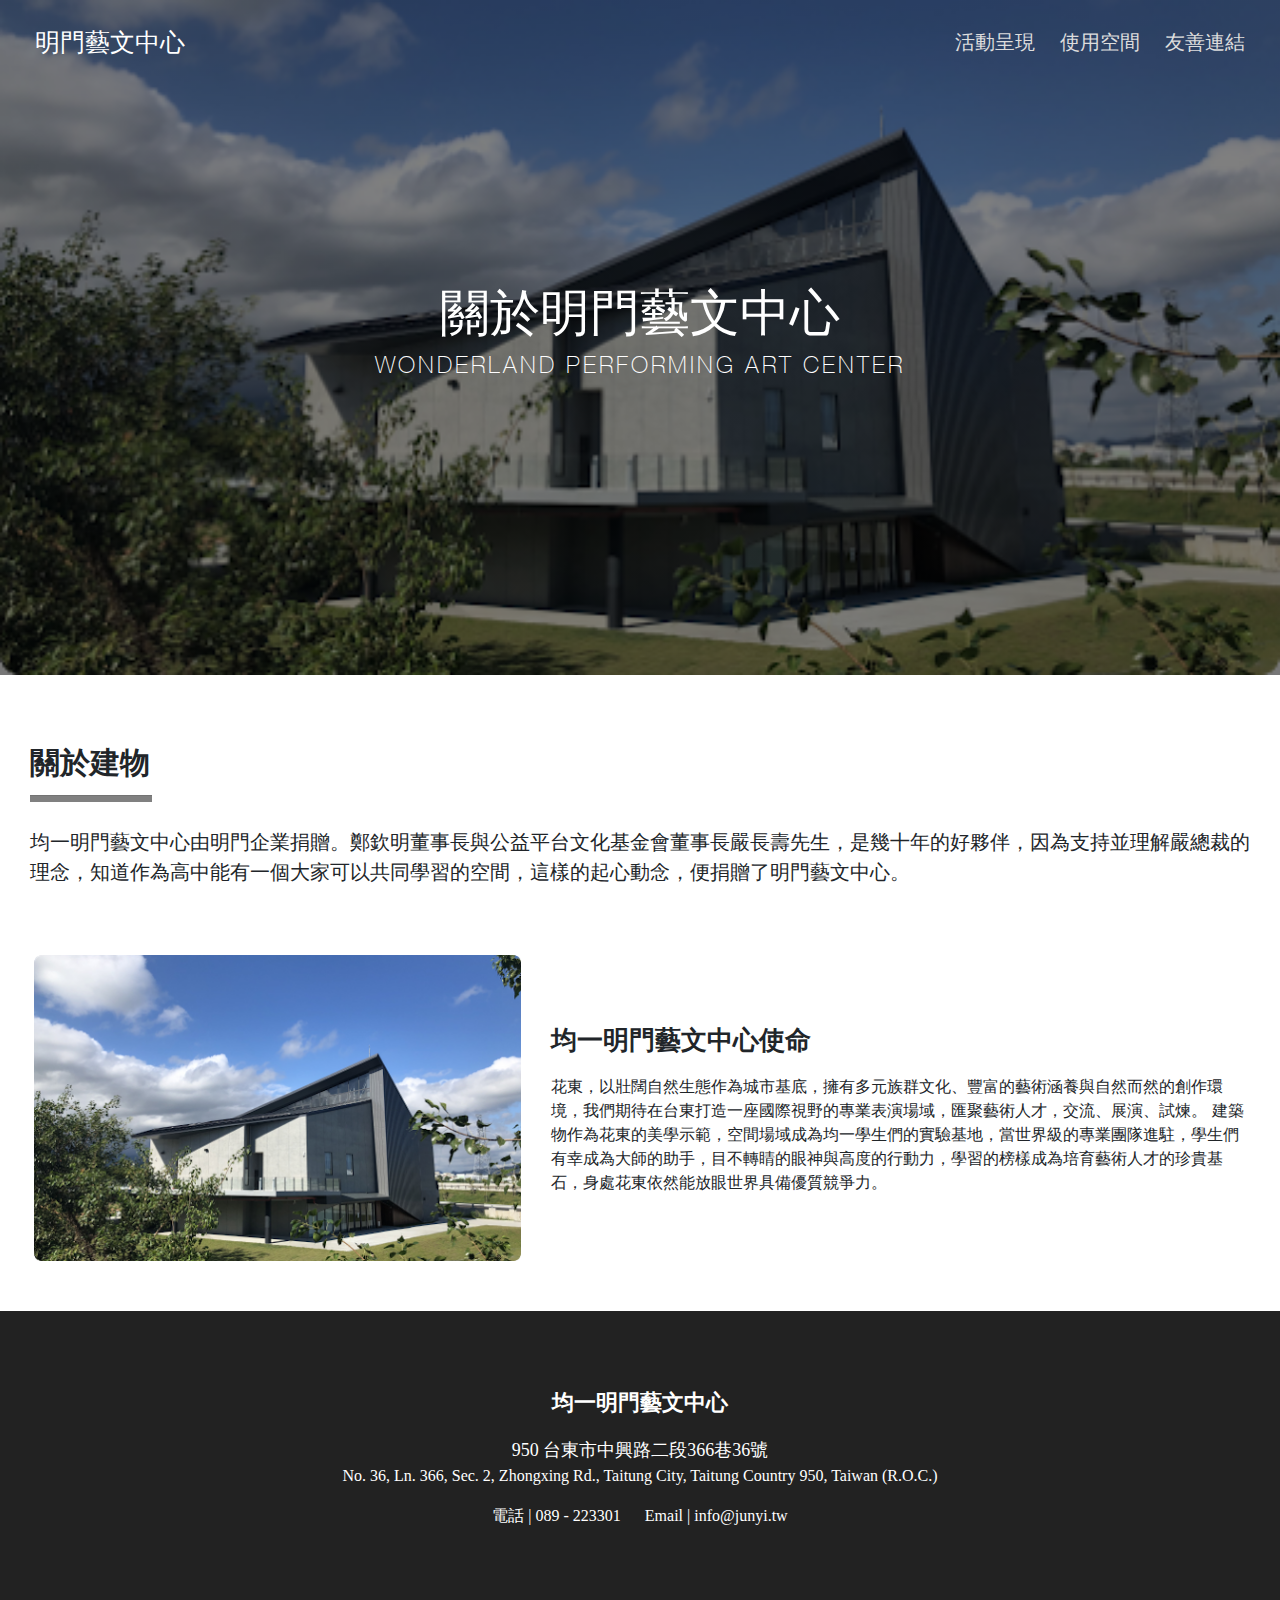
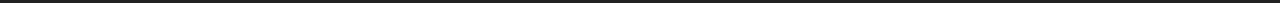
==== about.html @ 2e7da903 "files" ====
<!DOCTYPE html>
<html lang="en">
<head>
    <meta charset="UTF-8">
    <meta name="viewport" content="width=device-width, initial-scale=1.0">
    <title>明門藝文中心</title>
    <meta http-equiv="Content-Security-Policy" content="upgrade-insecure-requests">
    <link rel="stylesheet" type="text/css" href="slick/slick.css"/>
    <link rel="stylesheet" type="text/css" href="slick/slick-theme.css"/>
    <link rel="stylesheet" href="https://stackpath.bootstrapcdn.com/bootstrap/4.3.1/css/bootstrap.min.css" />
    <link rel="stylesheet" href="css/topPart.css" />
    <link rel="stylesheet" href="css/about.css" />

    <script type="text/javascript" src="js/main.js"></script>
</head>
<body style="background-color: #eeeeee;" onload="init()">
    <header class="alt" id="header">
        <a href="index.html" class="indexBtn">明門藝文中心</a>
        <nav id="navigation">
          <ul>
            <li id="activityIntroduction"><a>活動呈現</a>
              <ul style="padding: 0 2rem;margin-left: -4rem;">
                <li><a href="#" class="navBtn">近期呈現</a></li>
                <li><a href="yearActivity.html" class="navBtn">年度活動回顧</a></li>
              </ul>
            </li>
            <li id="activityReview"><a>使用空間</a>
              <ul style="padding: 0 2rem;margin-left: -8.5rem;">
                <li><a href="rentleRules.html" class="navBtn">場地租借使用管理辦法</a></li>
                <li><a href="#" class="navBtn">空間介紹</a></li>
              </ul>
            </li>
            <li id="spaceIntroduction"><a>友善連結</a>
              <ul style="padding: 0 2rem;margin-left: -16rem;">
                <li><a href="http://junyi.tw/" class="navBtn">均一國際教育實驗高中</a></li>
                <li><a href="https://www.thealliance.org.tw/" class="navBtn">公益平台基金會</a></li>
              </ul>
            </li>
          </ul>
        </nav>
      </header>
    
      <a class="navPanelToggle" id="menuBtn">
        <span class="fa fa-bars"></span>
      </a>
    
      <div class="hero-image">
        <div class="hero-text">
          <h1 class="chinese-hero-text">關於明門藝文中心</h1>
          <p class="english-hero-text">wonderland performing art center</p>
        </div>
      </div>

      <section id="sectionOne">
        <div class="inner">
          <div class="sectionTitle">關於建物</div>
          <hr style="height: 1em;background-color: gray;">
          <div class="mainIntroduction">均一明門藝文中心由明門企業捐贈。鄭欽明董事長與公益平台文化基金會董事長嚴長壽先生，是幾十年的好夥伴，因為支持並理解嚴總裁的理念，知道作為高中能有一個大家可以共同學習的空間，這樣的起心動念，便捐贈了明門藝文中心。
            </div>
        </div>
      </section>

      <section id="sectionTwo">
          <div class="inner">
            <div class="col-lg-5">
            <img src="picture/unnamed.png" alt="圖" style="width: 100%;"/>
            </div>
          <div class="col-lg-7 textTypeOne">
              <div class="sectionTitleTypeOne">均一明門藝文中心使命
            </div>

              <div class="sectionContentTypeOne">花東，以壯闊自然生態作為城市基底，擁有多元族群文化、豐富的藝術涵養與自然而然的創作環境，我們期待在台東打造一座國際視野的專業表演場域，匯聚藝術人才，交流、展演、試煉。
                建築物作為花東的美學示範，空間場域成為均一學生們的實驗基地，當世界級的專業團隊進駐，學生們有幸成為大師的助手，目不轉睛的眼神與高度的行動力，學習的榜樣成為培育藝術人才的珍貴基石，身處花東依然能放眼世界具備優質競爭力。
                </div>
          </div>
          </div>
      </section>



    <footer>
        <div class="footer">
          <div style="text-align: center;">
          <div class="footInfo" id="footTitle" style="font-size: 22px;font-weight: bold;">均一明門藝文中心</div>
          <div class="footInfo" id="footAddress" style="font-size: 18px;margin-top: 1em;">950 台東市中興路二段366巷36號</div>
          <div class="footInfo" id="footEAddress" style="font-size: 16px;margin-bottom: 1em;">No. 36, Ln. 366, Sec. 2, Zhongxing Rd., Taitung City, Taitung Country 950, Taiwan (R.O.C.)</div>
          <div class="footInfo" id="footContract" style="font-size: 16px;"><span>電話 | 089 - 223301</span><span style="margin-left: 1.5em;">Email | info@junyi.tw</span></div>
        </div>
        </div>
      </footer>

      <div id="navPanel">
        <ul>
          <li>
            <a class="panelTittle">
              首頁
            </a>
            <ul>
              <li><a href="index.html" class="panelBtn">明門藝文中心</a> </li>
            </ul>
          </li>
          <li>
            <a class="panelTittle">
              活動呈現
            </a>
            <ul>
              <li><a href="#" class="panelBtn">近期呈現</a></li>
              <li><a href="yearActivity.html" class="panelBtn">年度活動回顧</a> </li>
            </ul>
          </li>
    
          <li>
            <a class="panelTittle">
              使用空間
            </a>
            <ul>
              <li><a href="rentleRules.html" class="panelBtn">場地租借使用管理辦法</a> </li>
              <li><a href="#" class="panelBtn">空間介紹</a></li>
            </ul>
          </li>
          <li>
            <a class="panelTittle">
              友善連結
            </a>
            <ul>
              <li><a href="http://junyi.tw/" class="panelBtn">均一國際教育實驗高中</a></li>
              <li><a href="https://www.thealliance.org.tw/" class="panelBtn">公益平台基金會</a></li>
            </ul>
          </li>
        </ul>
        <div id="menuClose" class="close" style="-webkit-tap-highlight-color: rgba(0, 0, 0, 0);"></div>
      </div>


</body>
</html>
---- css/topPart.css ----
@import url(font-awesome.min.css);

body,
html {
  height: 100%;
  margin: 0;
  font-size: 62.5%;
}

a{
  color: #212529;
}

a:hover{
  color: #212529;
  text-decoration: none;
}

#header.alt {
  background-color: transparent;
  border: 0;
  box-shadow: none;
  height: 3.25em;
  line-height: 3.25em;
  position: absolute;
}

#header nav ul li ul li {
    list-style: none;
    display: list-item;
    width: 100%;
    margin-top: 0rem;
    margin-left: 0rem;
  }
  #header nav {
    height: inherit;
    line-height: inherit;
    position: absolute;
    right: 3.5rem;
    top: 0;
    vertical-align: middle;
  }
  #header nav ul {
    list-style: none;
    margin: 0;
    padding-left: 0;
  }
  
  #header nav ul li {
    border-radius: 4px;
    display: inline-block;
    margin-top: 1rem;
    margin-left: 2rem;
    padding-left: 0;
    color: #ddd;
    vertical-align: top;
  }

.indexBtn {
  position: absolute;
  left: 3.5rem;
  margin-top: 1rem;
  font-size: 2.5rem;
  color: white;
  text-decoration: none;
}

.indexBtn:hover {
  color: white;
  text-decoration: none;
}

#header {
    background-color: #fff;
    border-bottom: solid 1px rgba(144, 144, 144, 0.25);
    box-shadow: 0px 0.0375em 0.125em 0px rgba(0, 0, 0, 0.05);
    color: white;
    cursor: default;
    font-size: 2rem;
    height: 4.5em;
    left: 0;
    line-height: 4.4em;
    position: fixed;
    text-transform: uppercase;
    top: 0;
    width: 100%;
    z-index: 10000;
    z-index: 10001;
    font-family: NSimSun;
  }

  .footer{
    background-color: #222;
    display: flex;
    justify-content: center;
    align-items: center;
    padding: 75px 0 75px;
  }

  .footInfo {
    color: white;
    font-family: Microsoft JhengHei;
  }

  #navigation li ul {
    margin: 0;
    display: none;
    position: absolute;
    white-space: nowrap;
  }
  
  #navigation li {
    text-align: center;
  }
  
  #navigation li:hover {
    color: white;
  }
  
  #navigation li:hover ul {
    display: block;
    background-color: #222;
  }
  .navBtn {
    color: #ddd;
    transition: color 0.5s;
  }
  
  .navBtn:hover {
    color: white;
    text-decoration: none;
  }
  .hero-image {
    background-image: linear-gradient(rgba(0, 0, 0, 0.5), rgba(0, 0, 0, 0.5)),
      url(../picture/unnamed.png);
    height: 75%;
    font-family: NSimSun;
    background-position: bottom;
    background-repeat: no-repeat;
    background-size: cover;
    position: relative;
  }
  
  .hero-text {
    text-align: center;
    position: absolute;
    top: 50%;
    left: 50%;
    transform: translate(-50%, -50%);
    color: white;
  }
  
  .chinese-hero-text {
    font-size: 5rem;
  }
  
  .english-hero-text {
    font-family: HelveticaLight;
    letter-spacing: 3px;
    font-size: 3.5rem;
    text-transform: uppercase;
  }

  /* 漢堡選單 */
  .navPanelToggle {
    text-decoration: none;
    height: 75%;
    left: 0;
    position: absolute;
    top: 0;
    width: 100%;
    display: none;
    z-index: 1;
  }

  .panelTittle {
    -webkit-tap-highlight-color: rgba(0, 0, 0, 0);
    font-weight: bold;
  }
  
  .panelBtn {
    color: #adadad;
  }
  
  .panelBtn:hover {
    color: #bebebe;
  }
  
  .navPanelToggle:before {
    -moz-osx-font-smoothing: grayscale;
    -webkit-font-smoothing: antialiased;
    font-family: FontAwesome;
    font-style: normal;
    font-weight: normal;
    text-transform: none !important;
  }
  
  @media screen and (max-width: 980px) {
    .navPanelToggle {
      display: block;
    }
    #header {
      display: none;
    }
  }
  
  .navPanelToggle *:before {
    background: rgba(144, 144, 144, 0.65);
    border-radius: 4px;
    color: #fff;
    display: block;
    font-size: 16px;
    height: 2.25em;
    left: 0.5em;
    line-height: 2.25em;
    position: absolute;
    text-align: center;
    top: 0.5em;
    width: 3.5em;
  }
  
  #navPanel {
    -moz-transform: translateX(-19.7em);
    -webkit-transform: translateX(-19.7em);
    -ms-transform: translateX(-19.7em);
    transform: translateX(-19.7em);
    -moz-transition: -moz-transform 0.5s ease, visibility 0.5s;
    -webkit-transition: -webkit-transform 0.5s ease, visibility 0.5s;
    -ms-transition: -ms-transform 0.5s ease, visibility 0.5s;
    transition: transform 0.5s ease, visibility 0.5s;
    -webkit-overflow-scrolling: touch;
    visibility: hidden;
    overflow-y: auto;
    position: fixed;
    left: 0;
    top: 0;
    background: #222;
    color: #fff;
    height: 100%;
    max-width: 80%;
    width: 15em;
    padding: 1em 1.25em;
    font-size: 1.8rem;
    text-transform: uppercase;
    z-index: 100;
  }
  
  #navPanel ul {
    list-style: none;
    margin: 0;
    padding: 0;
  }
  
  #navPanel ul li {
    padding: 0;
  }
  
  #navPanel ul li:first-child a:not(.button),
  #navPanel ul li:first-child span:not(.button) {
    border-top: 0;
  }
  
  .panelTittle:not(.button),
  #navPanel ul li span:not(.button) {
    border-top: solid 1px #555;
    color: #fff;
    display: block;
    padding: 2.5rem 1.5rem 0;
    text-decoration: none;
    font-family: NSimSun;
  }
  
  #navPanel ul li ul {
    color: #adadad;
    margin: 0 2rem 3rem;
    white-space: nowrap;
  }
  
  #navPanel li li {
    margin: 1rem 0;
  }
  
  #navPanel .button {
    width: 100%;
  }
  
  #navPanel .close {
    text-decoration: none;
    -moz-transition: color 0.2s ease-in-out;
    -webkit-transition: color 0.2s ease-in-out;
    -ms-transition: color 0.2s ease-in-out;
    transition: color 0.2s ease-in-out;
    -webkit-tap-highlight-color: transparent;
    border: 0;
    color: #484848;
    cursor: pointer;
    display: block;
    height: 4em;
    padding-right: 1.25em;
    position: absolute;
    right: 0;
    text-align: right;
    top: 0;
    width: 5em;
  }
  
  #navPanel .close:before {
    -moz-osx-font-smoothing: grayscale;
    -webkit-font-smoothing: antialiased;
    font-family: FontAwesome;
    font-style: normal;
    font-weight: normal;
    text-transform: none !important;
  }
  
  #navPanel .close:before {
    content: "\f00d";
    width: 3em;
    height: 3em;
    line-height: 3em;
    display: block;
    position: absolute;
    right: 0;
    top: 0;
    text-align: center;
  }
  
  #navPanel .close:hover {
    color: inherit;
  }
  
  @media screen and (max-width: 736px) {
    #navPanel .close {
      height: 4em;
      line-height: 4em;
    }
  }
  
  #navPanel.visible {
    -moz-transform: translateX(0);
    -webkit-transform: translateX(0);
    -ms-transform: translateX(0);
    transform: translateX(0);
    box-shadow: 0 0 1.5em 0 rgba(0, 0, 0, 0.2);
    visibility: visible;
  }

  /* 載入字型 */
  @font-face {
    font-family: HelveticaLight;
    src: url(../font/HelveticaNeue-Thin.ttf);
  }
  /* RWD */
  @media (max-width: 902px) {
    .header {
      font-size: 2.6rem;
    }
  }
  
  @media (max-width: 797px) {
    .header {
      font-size: 2.2rem;
    }
  }
  
  @media (max-width: 699px) {
    .header {
      font-size: 1.8rem;
    }
  }
  
  @media (max-width: 594px) {
    .header {
      font-size: 1.6rem;
    }
  }
  
  @media (max-width: 541px) {
    .header {
      font-size: 1.4rem;
    }
  }
  
  @media (max-width: 470px) {
    .header {
      font-size: 1.3rem;
    }
  }
  
  @media (max-width: 945px) {
    .chinese-hero-text {
      font-size: 4.5rem;
    }
  }
  
  @media (max-width: 629px) {
    .chinese-hero-text {
      font-size: 3.8rem;
    }
  }
  
  @media (max-width: 474px) {
    .chinese-hero-text {
      font-size: 3.1rem;
    }
  }
  @media (max-width: 374px) {
    .chinese-hero-text {
      font-size: 3.0rem;
    }
  }
  
  @media (max-width: 1604px) {
    .english-hero-text {
      font-size: 3.1rem;
    }
  }
  
  @media (max-width: 1445px){
    .english-hero-text {
      font-size: 2.3rem;
    }
  }
  
  @media (max-width: 951px) and (min-width: 665px) {
    .english-hero-text {
      font-size: 2.6rem;
    }
  }

  @media (max-width: 390px) {
    #footTitle{
      font-size: 18px !important;
    }
    #footAddress {
      font-size: 14px !important;
    }
    #footEAddress{
      font-size: 12px !important;
    }
    #footContract span{
      font-size: 14px;
      display: block;
      margin-left: 0 !important;
    }
  }
---- css/about.css ----
#sectionTwo .inner {
  max-width: 215em;
  width: calc(100% - 6em);
  margin: 0 auto;
  display: inline-flex;
  align-items: center;
  text-align: left;
}

#sectionOne .inner {
  max-width: 215em;
  width: calc(100% - 6rem);
  margin: 0 auto;
}
#sectionTwo {
  text-align: center;
  padding-bottom: 50px;
  background-color: white;
}
.sectionTitleTypeOne {
  font-size: 26px;
  font-family: Microsoft JhengHei;
  font-weight: bold;
}

.sectionContentTypeOne {
  font-size: 16px;
  margin-top: 15px;
}

#sectionOne {
  font-family: NSimSun;
  background-color: white;
  display: flex;
  align-items: center;
  justify-content: center;
  padding-top: 65px;
  padding-bottom: 65px;
}
.sectionTitle {
  font-size: 3rem;
  font-weight: bold;
  font-family: Microsoft JhengHei;
}
#sectionOne hr {
  height: 0.8em;
  background-color: gray;
  width: 19.5em;
  margin: 1rem 0 2.5rem;
}
.mainIntroduction {
  font-size: 2rem;
  margin-bottom: 2.5px;
  margin-top: 2.5px;
  font-family: Microsoft JhengHei;
}

@media (max-width: 818px) {
  .sectionTitle {
    font-size: 2.7rem;
  }
  .mainIntroduction{
      font-size: 1.8rem;
  }
  #sectionOne hr {
    width: 17em;
}
}
@media(max-width: 1117px){
    .sectionTitleTypeOne{
      font-size: 22px;
    }
    .sectionContentTypeOne{
      font-size: 13px;
    }
  }

  @media(max-width: 990px){
    #sectionTwo .inner{
      display: block;
      max-width: 600px;
    }
    .textTypeOne{
      margin: 30px 0 0;
    }
  }
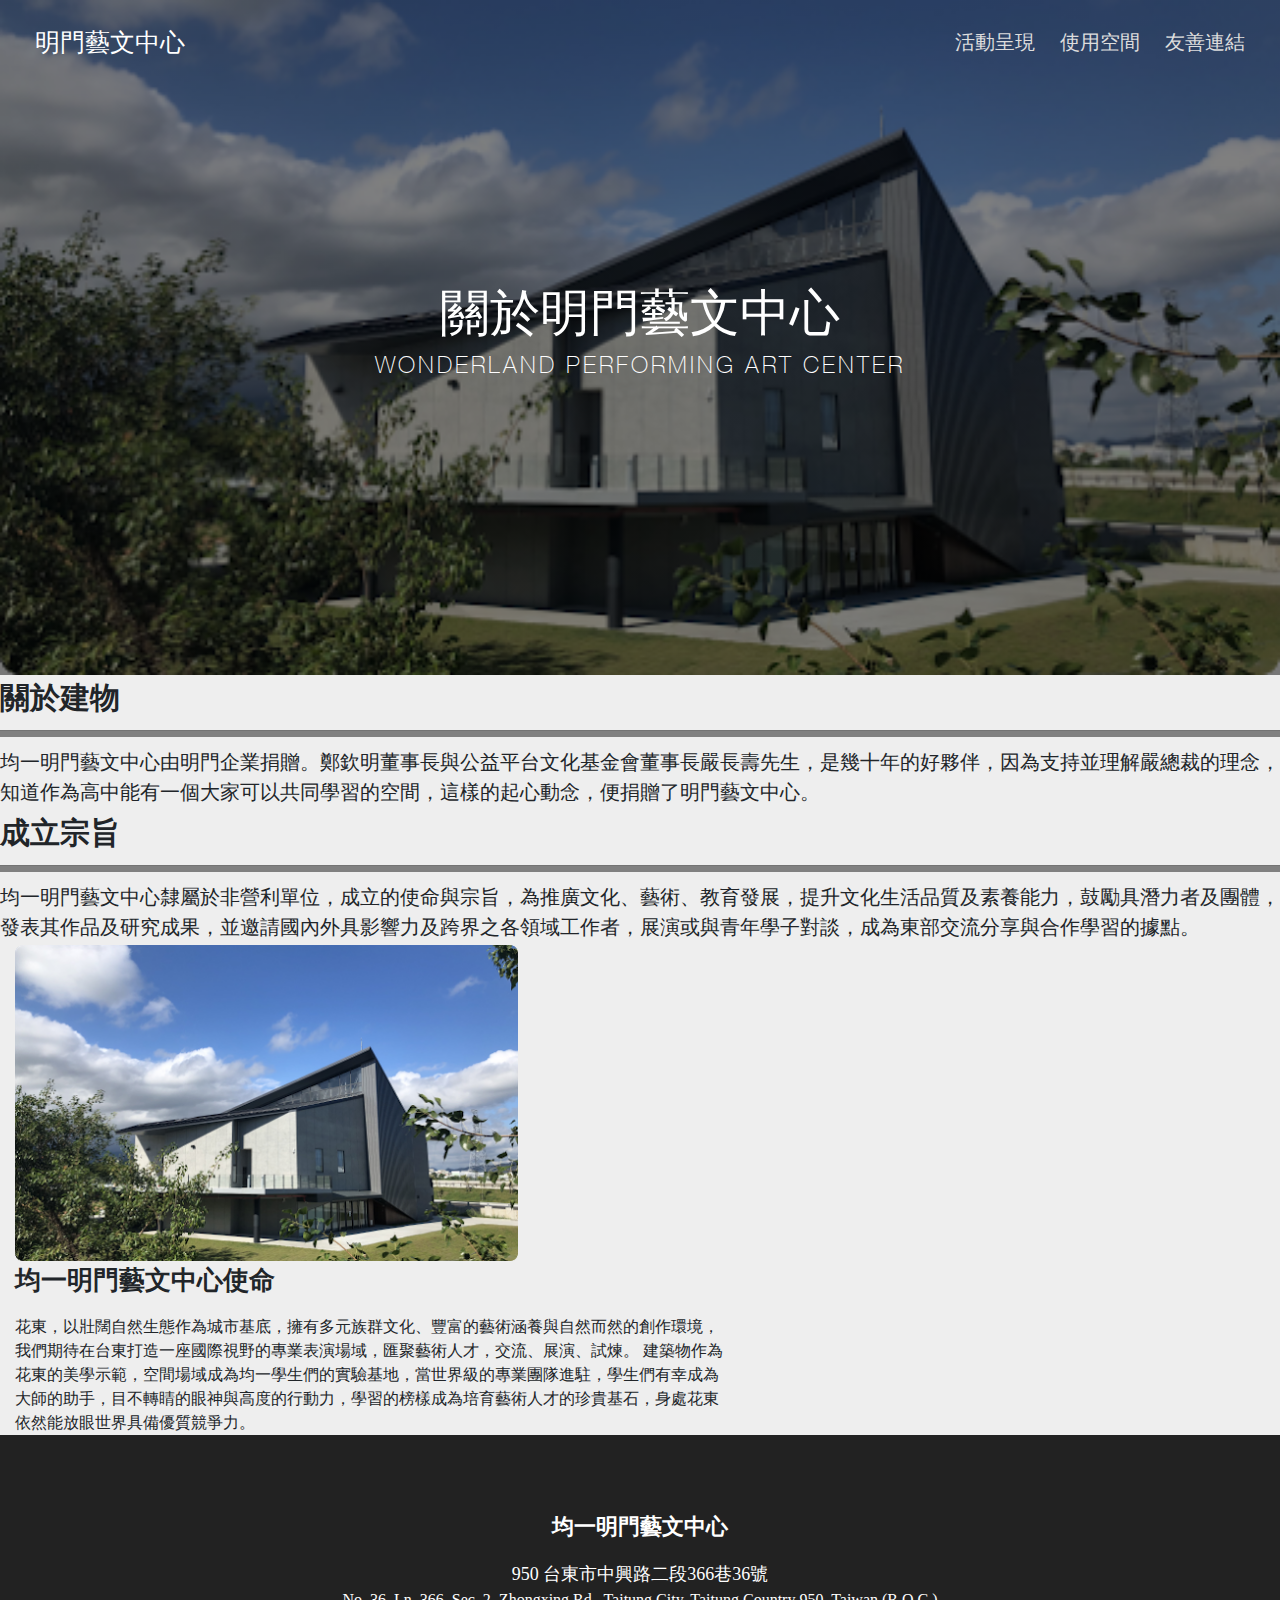
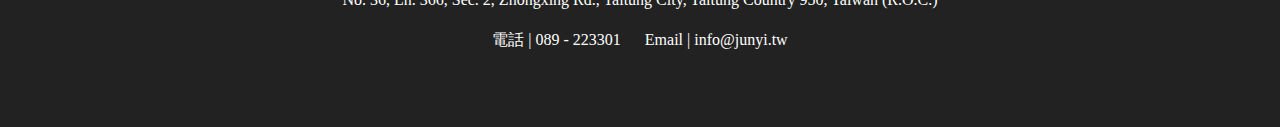
==== commit ae96b168: "new" ====
--- a/about.html
+++ b/about.html
@@ -32,8 +32,8 @@
             </li>
             <li id="spaceIntroduction"><a>友善連結</a>
               <ul style="padding: 0 2rem;margin-left: -16rem;">
-                <li><a href="http://junyi.tw/" class="navBtn">均一國際教育實驗高中</a></li>
-                <li><a href="https://www.thealliance.org.tw/" class="navBtn">公益平台基金會</a></li>
+                <li><a href="http://junyi.tw/" target="_blank" class="navBtn">均一國際教育實驗高中</a></li>
+                <li><a href="https://www.thealliance.org.tw/" target="_blank" class="navBtn">公益平台基金會</a></li>
               </ul>
             </li>
           </ul>
@@ -51,7 +51,7 @@
         </div>
       </div>
 
-      <section id="sectionOne">
+      <section class="sectionOne">
         <div class="inner">
           <div class="sectionTitle">關於建物</div>
           <hr style="height: 1em;background-color: gray;">
@@ -60,7 +60,16 @@
         </div>
       </section>
 
-      <section id="sectionTwo">
+      <section class="sectionOne" style="padding-top: 0;">
+        <div class="inner">
+          <div class="sectionTitle">成立宗旨</div>
+          <hr style="height: 1em;background-color: gray;">
+          <div class="mainIntroduction">均⼀明⾨藝⽂中⼼隸屬於⾮營利單位，成⽴的使命與宗旨，為推廣⽂化、藝術、教育發展，提升⽂化⽣活品質及素養能⼒，⿎勵具潛⼒者及團體，發表其作品及研究成果，並邀請國內外具影響⼒及跨界之各領域⼯作者，展演或與⻘年學⼦對談，成為東部交流分享與合作學習的據點。
+            </div>
+        </div>
+      </section>
+
+      <section class="sectionTwo">
           <div class="inner">
             <div class="col-lg-5">
             <img src="picture/unnamed.png" alt="圖" style="width: 100%;"/>
@@ -123,8 +132,8 @@
               友善連結
             </a>
             <ul>
-              <li><a href="http://junyi.tw/" class="panelBtn">均一國際教育實驗高中</a></li>
-              <li><a href="https://www.thealliance.org.tw/" class="panelBtn">公益平台基金會</a></li>
+              <li><a href="http://junyi.tw/" target="_blank" class="panelBtn">均一國際教育實驗高中</a></li>
+              <li><a href="https://www.thealliance.org.tw/" target="_blank" class="panelBtn">公益平台基金會</a></li>
             </ul>
           </li>
         </ul>
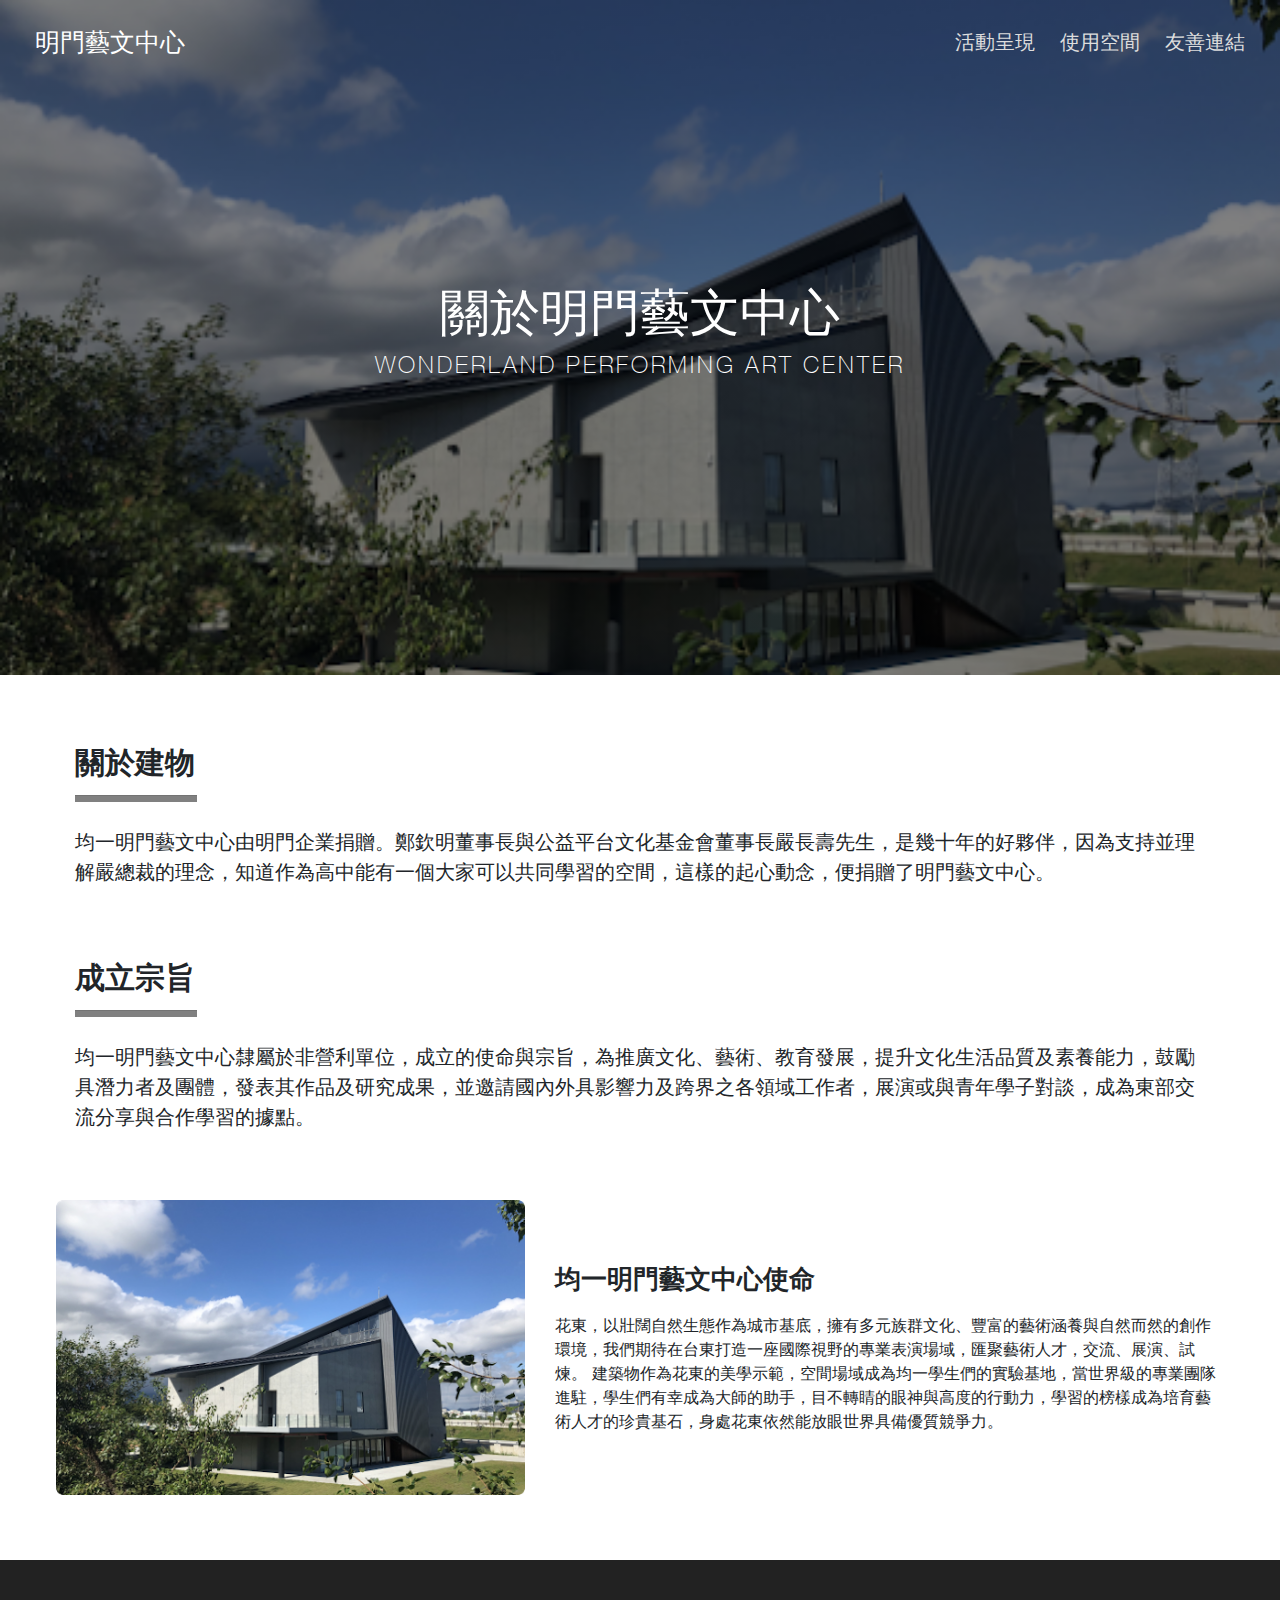
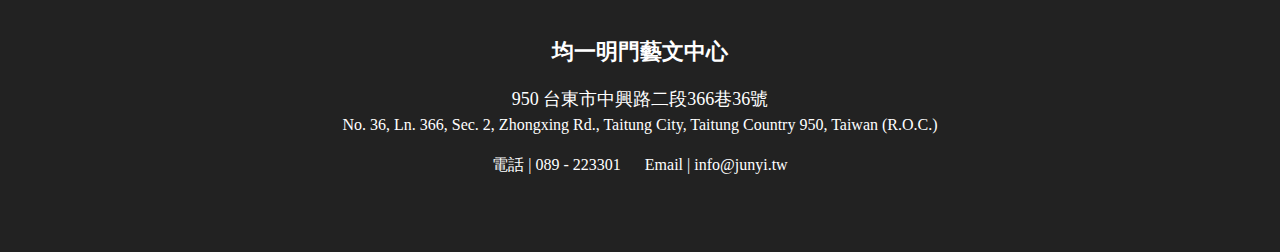
==== commit c6e22abd: "test" ====
--- a/about.html
+++ b/about.html
@@ -20,7 +20,7 @@
           <ul>
             <li id="activityIntroduction"><a>活動呈現</a>
               <ul style="padding: 0 2rem;margin-left: -4rem;">
-                <li><a href="#" class="navBtn">近期呈現</a></li>
+                <li><a href="recentPresent.html" class="navBtn">近期呈現</a></li>
                 <li><a href="yearActivity.html" class="navBtn">年度活動回顧</a></li>
               </ul>
             </li>
@@ -113,7 +113,7 @@
               活動呈現
             </a>
             <ul>
-              <li><a href="#" class="panelBtn">近期呈現</a></li>
+              <li><a href="recentPresent.html" class="panelBtn">近期呈現</a></li>
               <li><a href="yearActivity.html" class="panelBtn">年度活動回顧</a> </li>
             </ul>
           </li>
--- a/css/topPart.css
+++ b/css/topPart.css
@@ -135,7 +135,7 @@
       url(../picture/unnamed.png);
     height: 75%;
     font-family: NSimSun;
-    background-position: bottom;
+    background-position: center;
     background-repeat: no-repeat;
     background-size: cover;
     position: relative;
@@ -404,7 +404,7 @@
       font-size: 3.1rem;
     }
   }
-  @media (max-width: 374px) {
+  @media (max-width: 389px) {
     .chinese-hero-text {
       font-size: 3.0rem;
     }
--- a/css/about.css
+++ b/css/about.css
@@ -1,20 +1,20 @@
-#sectionTwo .inner {
+.sectionTwo .inner {
   max-width: 215em;
-  width: calc(100% - 6em);
+  width: calc(100% - 13em);
   margin: 0 auto;
   display: inline-flex;
   align-items: center;
   text-align: left;
 }
 
-#sectionOne .inner {
+.sectionOne .inner {
   max-width: 215em;
-  width: calc(100% - 6rem);
+  width: calc(100% - 15rem);
   margin: 0 auto;
 }
-#sectionTwo {
+.sectionTwo {
   text-align: center;
-  padding-bottom: 50px;
+  padding-bottom: 65px;
   background-color: white;
 }
 .sectionTitleTypeOne {
@@ -28,7 +28,7 @@
   margin-top: 15px;
 }
 
-#sectionOne {
+.sectionOne {
   font-family: NSimSun;
   background-color: white;
   display: flex;
@@ -37,12 +37,15 @@
   padding-top: 65px;
   padding-bottom: 65px;
 }
+.sectionOne:last-child {
+  padding-top: 0px;
+}
 .sectionTitle {
   font-size: 3rem;
   font-weight: bold;
   font-family: Microsoft JhengHei;
 }
-#sectionOne hr {
+.sectionOne hr {
   height: 0.8em;
   background-color: gray;
   width: 19.5em;
@@ -62,7 +65,7 @@
   .mainIntroduction{
       font-size: 1.8rem;
   }
-  #sectionOne hr {
+  .sectionOne hr {
     width: 17em;
 }
 }
@@ -76,11 +79,34 @@
   }
 
   @media(max-width: 990px){
-    #sectionTwo .inner{
+    .sectionTwo .inner{
       display: block;
       max-width: 600px;
     }
     .textTypeOne{
       margin: 30px 0 0;
     }
+    .sectionContentTypeOne{
+      font-size: 16px;
+    }
+    .sectionTitleTypeOne{
+      font-size: 26px;
+    }
   }
+
+  @media (max-width: 740px) {
+    .chinese-hero-text {
+      font-size: 3.5rem !important;
+    }
+  }
+  
+  @media (max-width: 577px) {
+    .chinese-hero-text {
+      font-size: 2.2rem !important;
+    }
+    .english-hero-text{
+      font-size: 2rem !important;
+    }
+    
+  }
+  
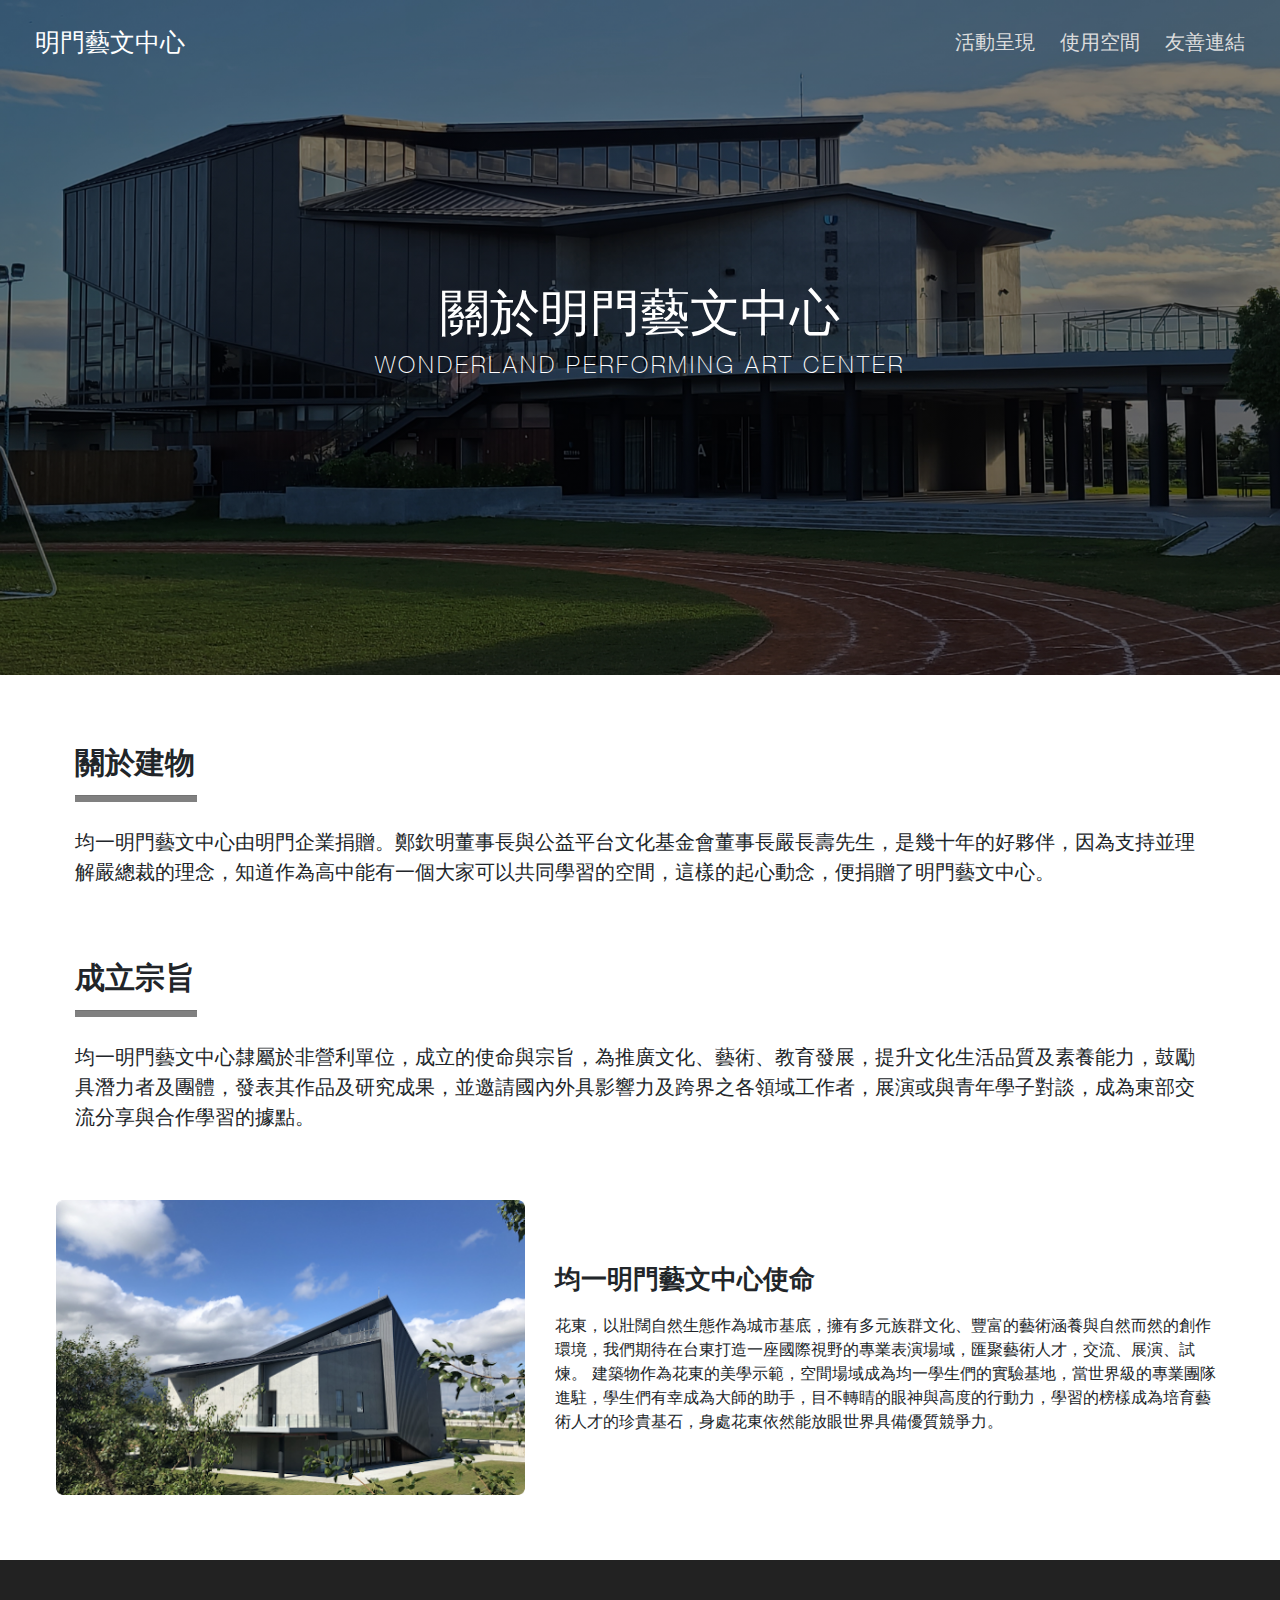
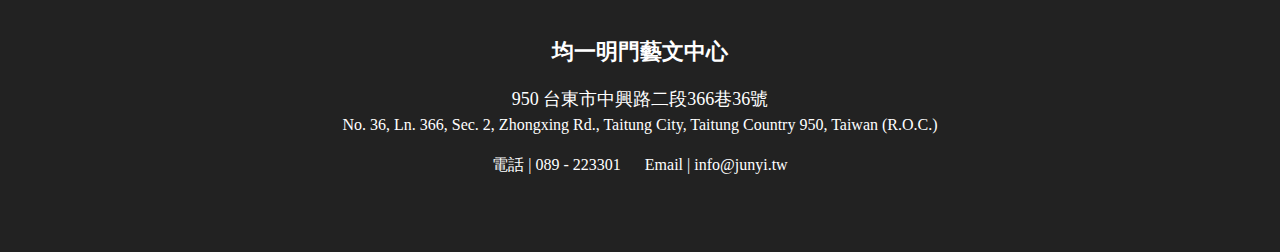
==== commit c31e174b: "new" ====
--- a/about.html
+++ b/about.html
@@ -27,7 +27,7 @@
             <li id="activityReview"><a>使用空間</a>
               <ul style="padding: 0 2rem;margin-left: -8.5rem;">
                 <li><a href="rentleRules.html" class="navBtn">場地租借使用管理辦法</a></li>
-                <li><a href="#" class="navBtn">空間介紹</a></li>
+                <li><a href="spaceIntro.html" class="navBtn">空間介紹</a></li>
               </ul>
             </li>
             <li id="spaceIntroduction"><a>友善連結</a>
@@ -124,7 +124,7 @@
             </a>
             <ul>
               <li><a href="rentleRules.html" class="panelBtn">場地租借使用管理辦法</a> </li>
-              <li><a href="#" class="panelBtn">空間介紹</a></li>
+              <li><a href="spaceIntro.html" class="panelBtn">空間介紹</a></li>
             </ul>
           </li>
           <li>
--- a/css/topPart.css
+++ b/css/topPart.css
@@ -132,7 +132,7 @@
   }
   .hero-image {
     background-image: linear-gradient(rgba(0, 0, 0, 0.5), rgba(0, 0, 0, 0.5)),
-      url(../picture/unnamed.png);
+      url(../picture/home/73980.jpg);
     height: 75%;
     font-family: NSimSun;
     background-position: center;
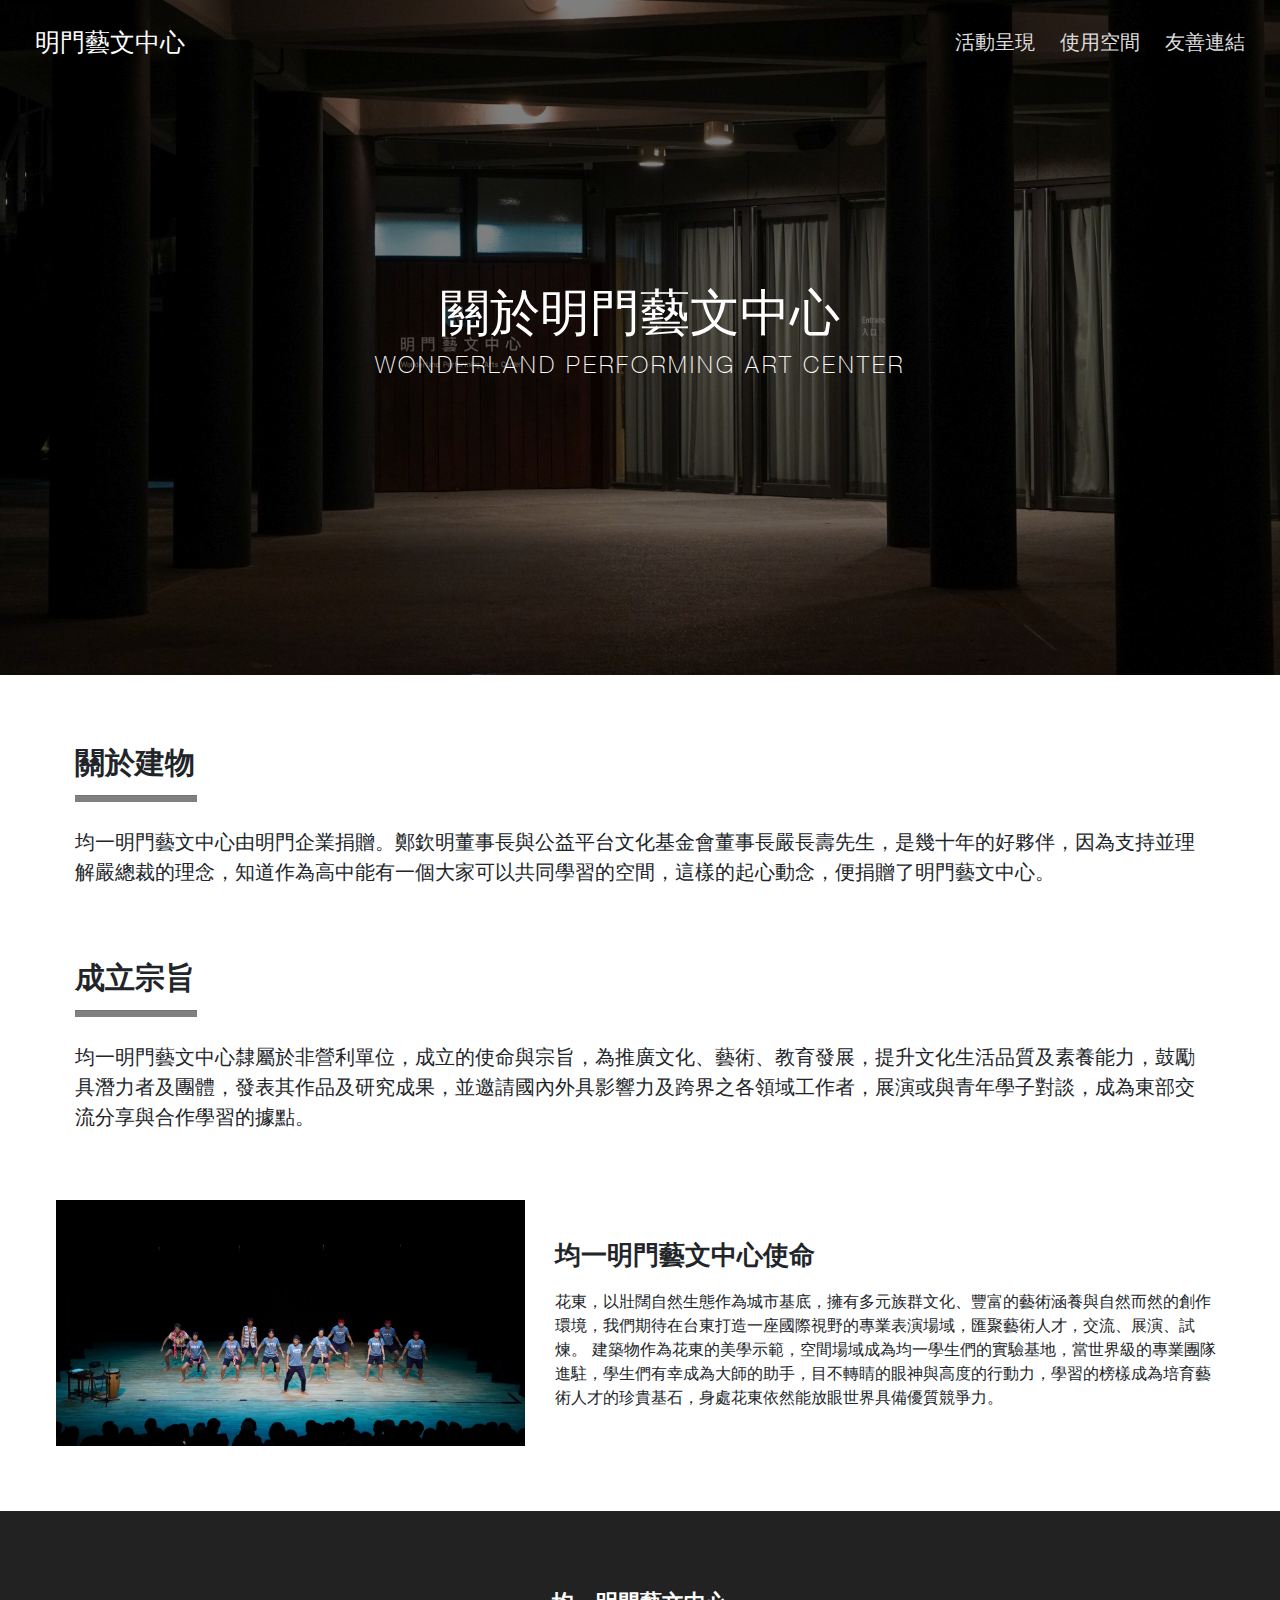
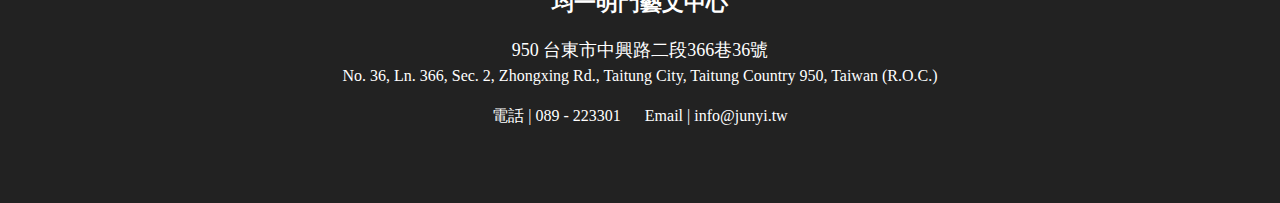
==== commit 39e4f8f0: "new" ====
--- a/about.html
+++ b/about.html
@@ -1,145 +1,214 @@
 <!DOCTYPE html>
 <html lang="en">
-<head>
-    <meta charset="UTF-8">
-    <meta name="viewport" content="width=device-width, initial-scale=1.0">
+  <head>
+    <meta charset="UTF-8" />
+    <meta name="viewport" content="width=device-width, initial-scale=1.0" />
     <title>明門藝文中心</title>
-    <meta http-equiv="Content-Security-Policy" content="upgrade-insecure-requests">
-    <link rel="stylesheet" type="text/css" href="slick/slick.css"/>
-    <link rel="stylesheet" type="text/css" href="slick/slick-theme.css"/>
-    <link rel="stylesheet" href="https://stackpath.bootstrapcdn.com/bootstrap/4.3.1/css/bootstrap.min.css" />
+    <meta
+      http-equiv="Content-Security-Policy"
+      content="upgrade-insecure-requests"
+    />
+    <link rel="stylesheet" type="text/css" href="slick/slick.css" />
+    <link rel="stylesheet" type="text/css" href="slick/slick-theme.css" />
+    <link
+      rel="stylesheet"
+      href="https://stackpath.bootstrapcdn.com/bootstrap/4.3.1/css/bootstrap.min.css"
+    />
     <link rel="stylesheet" href="css/topPart.css" />
     <link rel="stylesheet" href="css/about.css" />
 
     <script type="text/javascript" src="js/main.js"></script>
-</head>
-<body style="background-color: #eeeeee;" onload="init()">
+  </head>
+  <body style="background-color: #eeeeee" onload="init()">
     <header class="alt" id="header">
-        <a href="index.html" class="indexBtn">明門藝文中心</a>
-        <nav id="navigation">
-          <ul>
-            <li id="activityIntroduction"><a>活動呈現</a>
-              <ul style="padding: 0 2rem;margin-left: -4rem;">
-                <li><a href="recentPresent.html" class="navBtn">近期呈現</a></li>
-                <li><a href="yearActivity.html" class="navBtn">年度活動回顧</a></li>
-              </ul>
-            </li>
-            <li id="activityReview"><a>使用空間</a>
-              <ul style="padding: 0 2rem;margin-left: -8.5rem;">
-                <li><a href="rentleRules.html" class="navBtn">場地租借使用管理辦法</a></li>
-                <li><a href="spaceIntro.html" class="navBtn">空間介紹</a></li>
-              </ul>
-            </li>
-            <li id="spaceIntroduction"><a>友善連結</a>
-              <ul style="padding: 0 2rem;margin-left: -16rem;">
-                <li><a href="http://junyi.tw/" target="_blank" class="navBtn">均一國際教育實驗高中</a></li>
-                <li><a href="https://www.thealliance.org.tw/" target="_blank" class="navBtn">公益平台基金會</a></li>
-              </ul>
-            </li>
-          </ul>
-        </nav>
-      </header>
-    
-      <a class="navPanelToggle" id="menuBtn">
-        <span class="fa fa-bars"></span>
-      </a>
-    
-      <div class="hero-image">
-        <div class="hero-text">
-          <h1 class="chinese-hero-text">關於明門藝文中心</h1>
-          <p class="english-hero-text">wonderland performing art center</p>
-        </div>
-      </div>
-
-      <section class="sectionOne">
-        <div class="inner">
-          <div class="sectionTitle">關於建物</div>
-          <hr style="height: 1em;background-color: gray;">
-          <div class="mainIntroduction">均一明門藝文中心由明門企業捐贈。鄭欽明董事長與公益平台文化基金會董事長嚴長壽先生，是幾十年的好夥伴，因為支持並理解嚴總裁的理念，知道作為高中能有一個大家可以共同學習的空間，這樣的起心動念，便捐贈了明門藝文中心。
-            </div>
-        </div>
-      </section>
-
-      <section class="sectionOne" style="padding-top: 0;">
-        <div class="inner">
-          <div class="sectionTitle">成立宗旨</div>
-          <hr style="height: 1em;background-color: gray;">
-          <div class="mainIntroduction">均⼀明⾨藝⽂中⼼隸屬於⾮營利單位，成⽴的使命與宗旨，為推廣⽂化、藝術、教育發展，提升⽂化⽣活品質及素養能⼒，⿎勵具潛⼒者及團體，發表其作品及研究成果，並邀請國內外具影響⼒及跨界之各領域⼯作者，展演或與⻘年學⼦對談，成為東部交流分享與合作學習的據點。
-            </div>
-        </div>
-      </section>
-
-      <section class="sectionTwo">
-          <div class="inner">
-            <div class="col-lg-5">
-            <img src="picture/unnamed.png" alt="圖" style="width: 100%;"/>
-            </div>
-          <div class="col-lg-7 textTypeOne">
-              <div class="sectionTitleTypeOne">均一明門藝文中心使命
-            </div>
-
-              <div class="sectionContentTypeOne">花東，以壯闊自然生態作為城市基底，擁有多元族群文化、豐富的藝術涵養與自然而然的創作環境，我們期待在台東打造一座國際視野的專業表演場域，匯聚藝術人才，交流、展演、試煉。
-                建築物作為花東的美學示範，空間場域成為均一學生們的實驗基地，當世界級的專業團隊進駐，學生們有幸成為大師的助手，目不轉睛的眼神與高度的行動力，學習的榜樣成為培育藝術人才的珍貴基石，身處花東依然能放眼世界具備優質競爭力。
-                </div>
-          </div>
-          </div>
-      </section>
-
-
-
-    <footer>
-        <div class="footer">
-          <div style="text-align: center;">
-          <div class="footInfo" id="footTitle" style="font-size: 22px;font-weight: bold;">均一明門藝文中心</div>
-          <div class="footInfo" id="footAddress" style="font-size: 18px;margin-top: 1em;">950 台東市中興路二段366巷36號</div>
-          <div class="footInfo" id="footEAddress" style="font-size: 16px;margin-bottom: 1em;">No. 36, Ln. 366, Sec. 2, Zhongxing Rd., Taitung City, Taitung Country 950, Taiwan (R.O.C.)</div>
-          <div class="footInfo" id="footContract" style="font-size: 16px;"><span>電話 | 089 - 223301</span><span style="margin-left: 1.5em;">Email | info@junyi.tw</span></div>
-        </div>
-        </div>
-      </footer>
-
-      <div id="navPanel">
+      <a href="index.html" class="indexBtn">明門藝文中心</a>
+      <nav id="navigation">
         <ul>
-          <li>
-            <a class="panelTittle">
-              首頁
-            </a>
-            <ul>
-              <li><a href="index.html" class="panelBtn">明門藝文中心</a> </li>
+          <li id="activityIntroduction">
+            <a>活動呈現</a>
+            <ul style="padding: 0 2rem; margin-left: -4rem">
+              <li><a href="recentPresent.html" class="navBtn">近期呈現</a></li>
+              <li>
+                <a href="yearActivity.html" class="navBtn">年度活動回顧</a>
+              </li>
             </ul>
           </li>
-          <li>
-            <a class="panelTittle">
-              活動呈現
-            </a>
-            <ul>
-              <li><a href="recentPresent.html" class="panelBtn">近期呈現</a></li>
-              <li><a href="yearActivity.html" class="panelBtn">年度活動回顧</a> </li>
+          <li id="activityReview">
+            <a>使用空間</a>
+            <ul style="padding: 0 2rem; margin-left: -8.5rem">
+              <li>
+                <a href="rentleRules.html" class="navBtn"
+                  >場地租借使用管理辦法</a
+                >
+              </li>
+              <li><a href="spaceIntro.html" class="navBtn">空間介紹</a></li>
             </ul>
           </li>
-    
-          <li>
-            <a class="panelTittle">
-              使用空間
-            </a>
-            <ul>
-              <li><a href="rentleRules.html" class="panelBtn">場地租借使用管理辦法</a> </li>
-              <li><a href="spaceIntro.html" class="panelBtn">空間介紹</a></li>
-            </ul>
-          </li>
-          <li>
-            <a class="panelTittle">
-              友善連結
-            </a>
-            <ul>
-              <li><a href="http://junyi.tw/" target="_blank" class="panelBtn">均一國際教育實驗高中</a></li>
-              <li><a href="https://www.thealliance.org.tw/" target="_blank" class="panelBtn">公益平台基金會</a></li>
+          <li id="spaceIntroduction">
+            <a>友善連結</a>
+            <ul style="padding: 0 2rem; margin-left: -16rem">
+              <li>
+                <a href="http://junyi.tw/" target="_blank" class="navBtn"
+                  >均一國際教育實驗高中</a
+                >
+              </li>
+              <li>
+                <a
+                  href="https://www.thealliance.org.tw/"
+                  target="_blank"
+                  class="navBtn"
+                  >公益平台基金會</a
+                >
+              </li>
             </ul>
           </li>
         </ul>
-        <div id="menuClose" class="close" style="-webkit-tap-highlight-color: rgba(0, 0, 0, 0);"></div>
-      </div>
-
-
-</body>
-</html>+      </nav>
+    </header>
+
+    <a class="navPanelToggle" id="menuBtn">
+      <span class="fa fa-bars"></span>
+    </a>
+
+    <div
+      class="hero-image"
+      style="
+        background-image: linear-gradient(
+            rgba(0, 0, 0, 0.5),
+            rgba(0, 0, 0, 0.5)
+          ),
+          url(picture/關於藝文中心/1\ 置頂照.jpeg);
+          background-position: bottom;
+      "
+    >
+      <div class="hero-text">
+        <h1 class="chinese-hero-text">關於明門藝文中心</h1>
+        <p class="english-hero-text">wonderland performing art center</p>
+      </div>
+    </div>
+
+    <section class="sectionOne">
+      <div class="inner">
+        <div class="sectionTitle">關於建物</div>
+        <hr style="height: 1em; background-color: gray" />
+        <div class="mainIntroduction">
+          均一明門藝文中心由明門企業捐贈。鄭欽明董事長與公益平台文化基金會董事長嚴長壽先生，是幾十年的好夥伴，因為支持並理解嚴總裁的理念，知道作為高中能有一個大家可以共同學習的空間，這樣的起心動念，便捐贈了明門藝文中心。
+        </div>
+      </div>
+    </section>
+
+    <section class="sectionOne" style="padding-top: 0">
+      <div class="inner">
+        <div class="sectionTitle">成立宗旨</div>
+        <hr style="height: 1em; background-color: gray" />
+        <div class="mainIntroduction">
+          均⼀明⾨藝⽂中⼼隸屬於⾮營利單位，成⽴的使命與宗旨，為推廣⽂化、藝術、教育發展，提升⽂化⽣活品質及素養能⼒，⿎勵具潛⼒者及團體，發表其作品及研究成果，並邀請國內外具影響⼒及跨界之各領域⼯作者，展演或與⻘年學⼦對談，成為東部交流分享與合作學習的據點。
+        </div>
+      </div>
+    </section>
+
+    <section class="sectionTwo">
+      <div class="inner">
+        <div class="col-lg-5">
+          <img src="picture/關於藝文中心/2.jpg" alt="圖" style="width: 100%" />
+        </div>
+        <div class="col-lg-7 textTypeOne">
+          <div class="sectionTitleTypeOne">均一明門藝文中心使命</div>
+
+          <div class="sectionContentTypeOne">
+            花東，以壯闊自然生態作為城市基底，擁有多元族群文化、豐富的藝術涵養與自然而然的創作環境，我們期待在台東打造一座國際視野的專業表演場域，匯聚藝術人才，交流、展演、試煉。
+            建築物作為花東的美學示範，空間場域成為均一學生們的實驗基地，當世界級的專業團隊進駐，學生們有幸成為大師的助手，目不轉睛的眼神與高度的行動力，學習的榜樣成為培育藝術人才的珍貴基石，身處花東依然能放眼世界具備優質競爭力。
+          </div>
+        </div>
+      </div>
+    </section>
+
+    <footer>
+      <div class="footer">
+        <div style="text-align: center">
+          <div
+            class="footInfo"
+            id="footTitle"
+            style="font-size: 22px; font-weight: bold"
+          >
+            均一明門藝文中心
+          </div>
+          <div
+            class="footInfo"
+            id="footAddress"
+            style="font-size: 18px; margin-top: 1em"
+          >
+            950 台東市中興路二段366巷36號
+          </div>
+          <div
+            class="footInfo"
+            id="footEAddress"
+            style="font-size: 16px; margin-bottom: 1em"
+          >
+            No. 36, Ln. 366, Sec. 2, Zhongxing Rd., Taitung City, Taitung
+            Country 950, Taiwan (R.O.C.)
+          </div>
+          <div class="footInfo" id="footContract" style="font-size: 16px">
+            <span>電話 | 089 - 223301</span
+            ><span style="margin-left: 1.5em">Email | info@junyi.tw</span>
+          </div>
+        </div>
+      </div>
+    </footer>
+
+    <div id="navPanel">
+      <ul>
+        <li>
+          <a class="panelTittle"> 首頁 </a>
+          <ul>
+            <li><a href="index.html" class="panelBtn">明門藝文中心</a></li>
+          </ul>
+        </li>
+        <li>
+          <a class="panelTittle"> 活動呈現 </a>
+          <ul>
+            <li><a href="recentPresent.html" class="panelBtn">近期呈現</a></li>
+            <li>
+              <a href="yearActivity.html" class="panelBtn">年度活動回顧</a>
+            </li>
+          </ul>
+        </li>
+
+        <li>
+          <a class="panelTittle"> 使用空間 </a>
+          <ul>
+            <li>
+              <a href="rentleRules.html" class="panelBtn"
+                >場地租借使用管理辦法</a
+              >
+            </li>
+            <li><a href="spaceIntro.html" class="panelBtn">空間介紹</a></li>
+          </ul>
+        </li>
+        <li>
+          <a class="panelTittle"> 友善連結 </a>
+          <ul>
+            <li>
+              <a href="http://junyi.tw/" target="_blank" class="panelBtn"
+                >均一國際教育實驗高中</a
+              >
+            </li>
+            <li>
+              <a
+                href="https://www.thealliance.org.tw/"
+                target="_blank"
+                class="panelBtn"
+                >公益平台基金會</a
+              >
+            </li>
+          </ul>
+        </li>
+      </ul>
+      <div
+        id="menuClose"
+        class="close"
+        style="-webkit-tap-highlight-color: rgba(0, 0, 0, 0)"
+      ></div>
+    </div>
+  </body>
+</html>
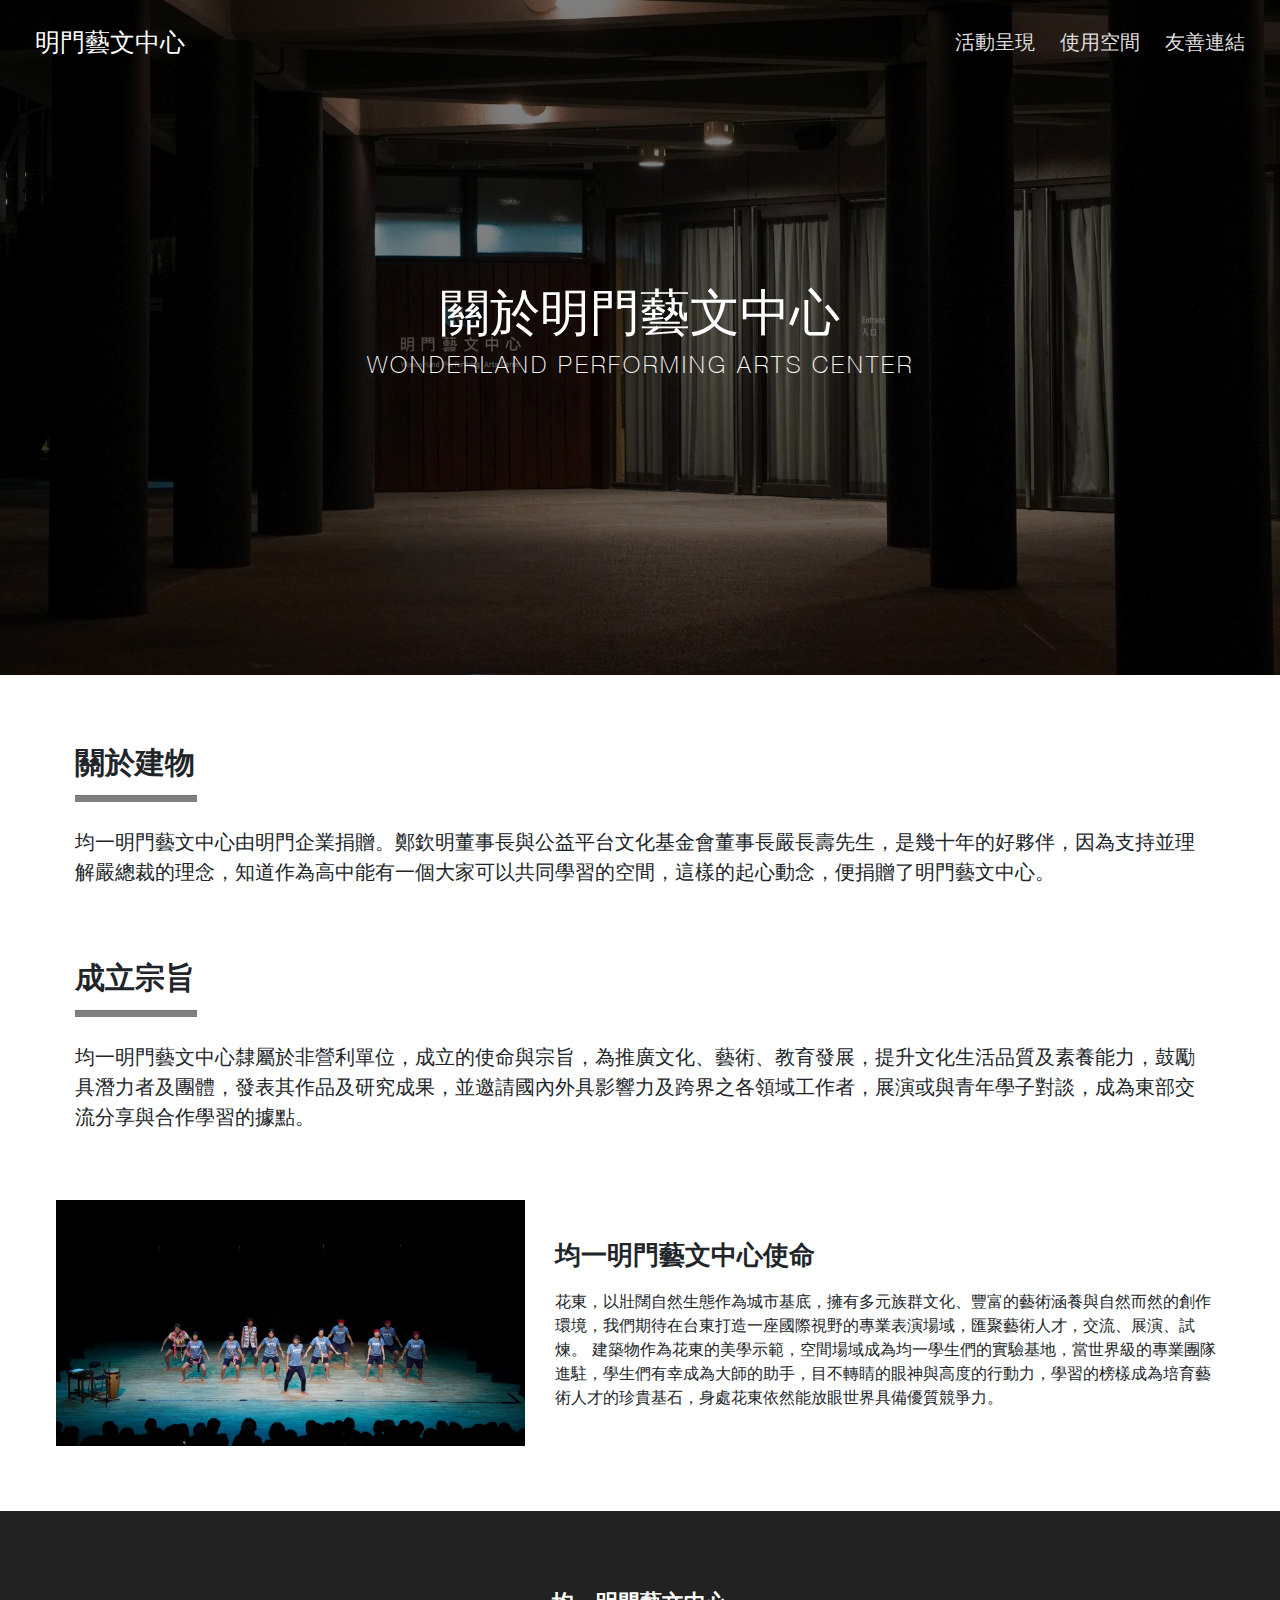
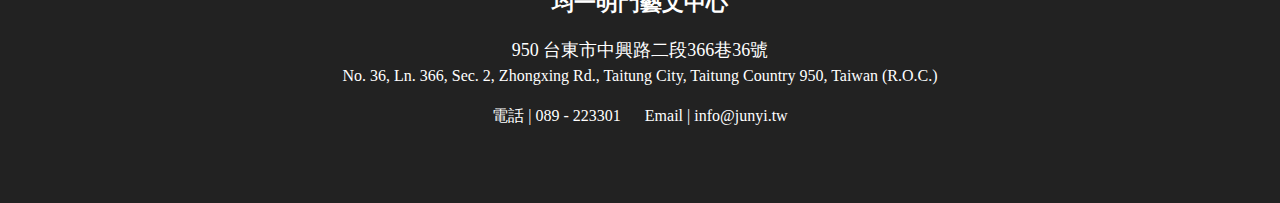
==== commit 30c7bd12: "new" ====
--- a/about.html
+++ b/about.html
@@ -83,7 +83,7 @@
     >
       <div class="hero-text">
         <h1 class="chinese-hero-text">關於明門藝文中心</h1>
-        <p class="english-hero-text">wonderland performing art center</p>
+        <p class="english-hero-text">wonderland performing arts center</p>
       </div>
     </div>
 
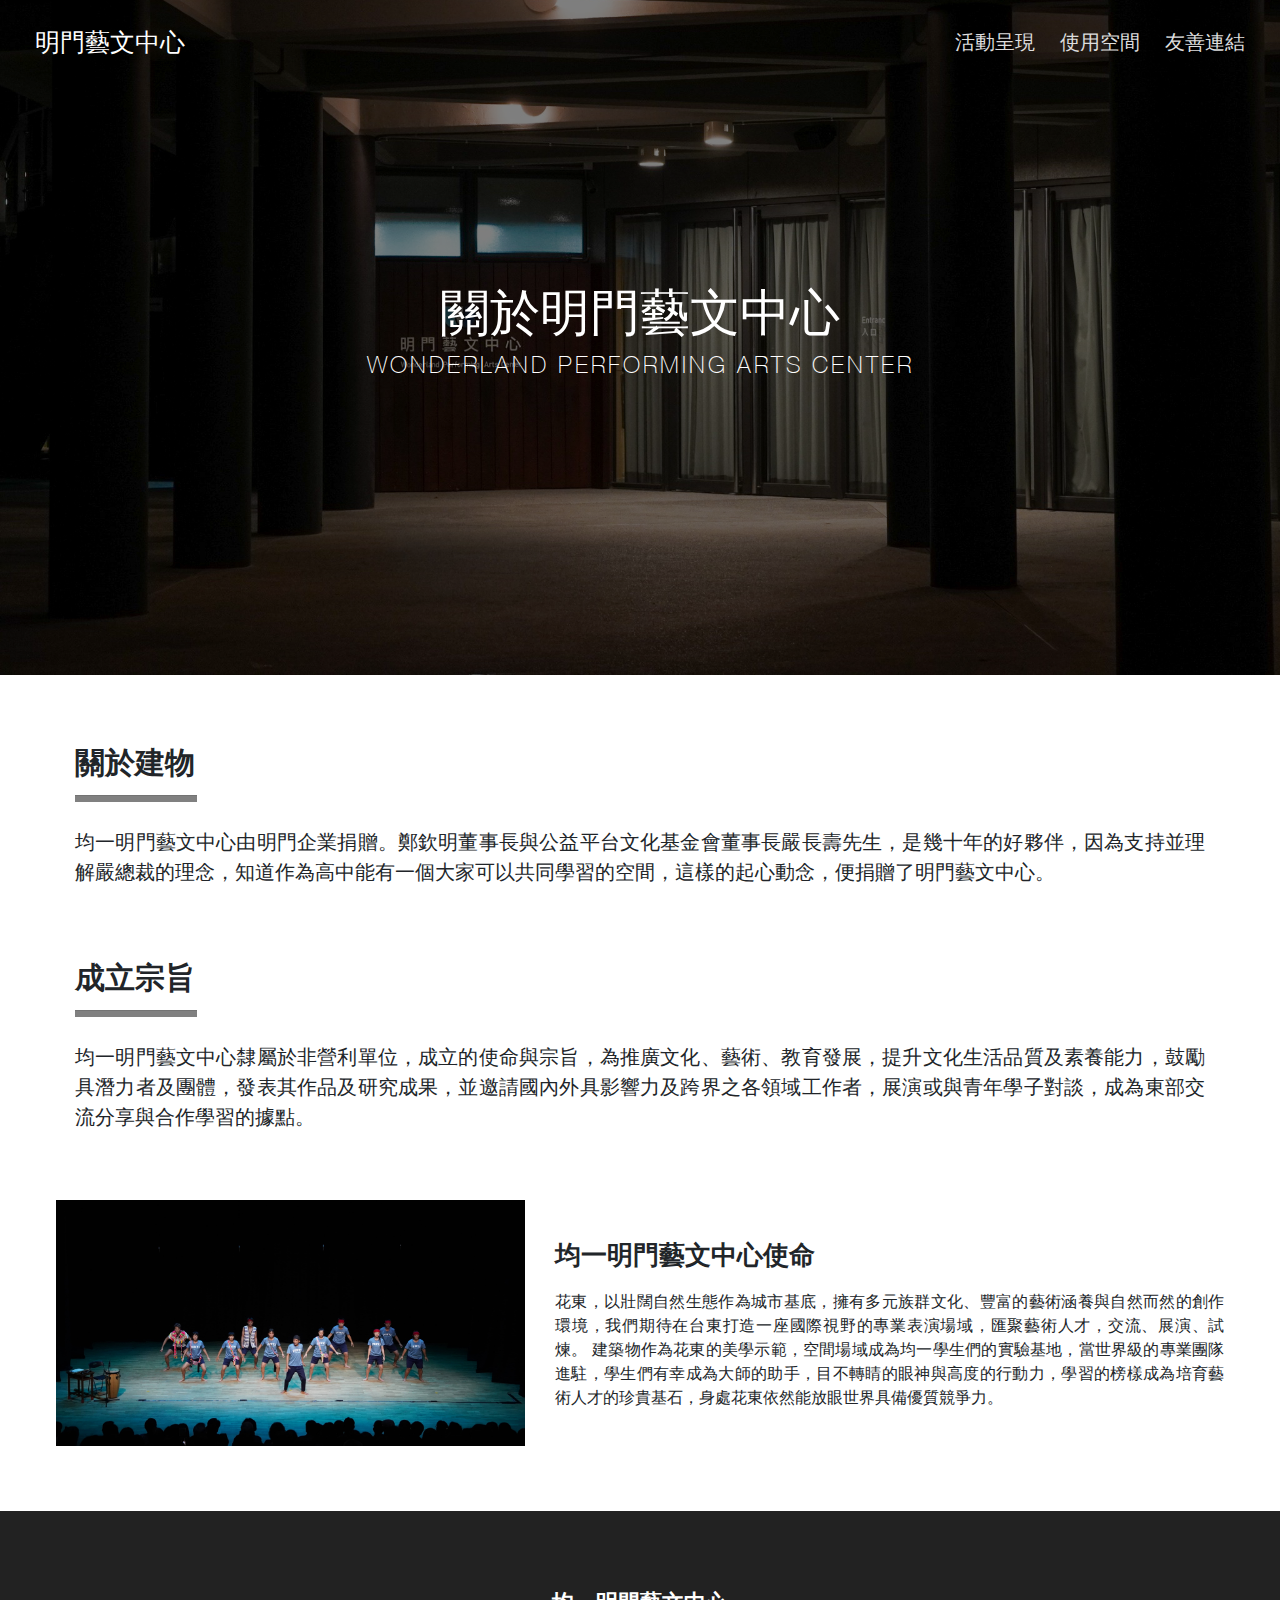
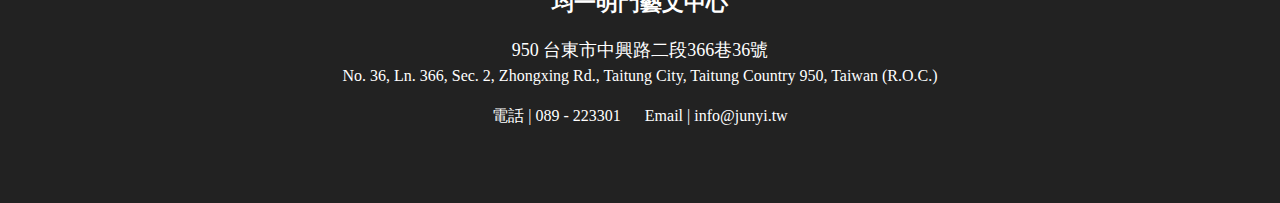
==== commit f996ba5b: "seo" ====
--- a/about.html
+++ b/about.html
@@ -3,7 +3,8 @@
   <head>
     <meta charset="UTF-8" />
     <meta name="viewport" content="width=device-width, initial-scale=1.0" />
-    <title>明門藝文中心</title>
+    <title>關於明門藝文中心</title>
+    <meta name="description" content="均⼀明⾨藝⽂中⼼隸屬於⾮營利單位，成⽴的使命與宗旨，為推廣⽂化、藝術、教育發展，提升⽂化⽣活品質及素養能⼒，⿎勵具潛⼒者及團體，發表其作品及研究成果，並邀請國內外具影響⼒及跨界之各領域⼯作者，展演或與⻘年學⼦對談，成為東部交流分享與合作學習的據點。"/>
     <meta
       http-equiv="Content-Security-Policy"
       content="upgrade-insecure-requests"
--- a/css/about.css
+++ b/css/about.css
@@ -26,6 +26,7 @@
 .sectionContentTypeOne {
   font-size: 16px;
   margin-top: 15px;
+  text-align: justify;
 }
 
 .sectionOne {
@@ -56,6 +57,7 @@
   margin-bottom: 2.5px;
   margin-top: 2.5px;
   font-family: Microsoft JhengHei;
+  text-align: justify;
 }
 
 @media (max-width: 818px) {
